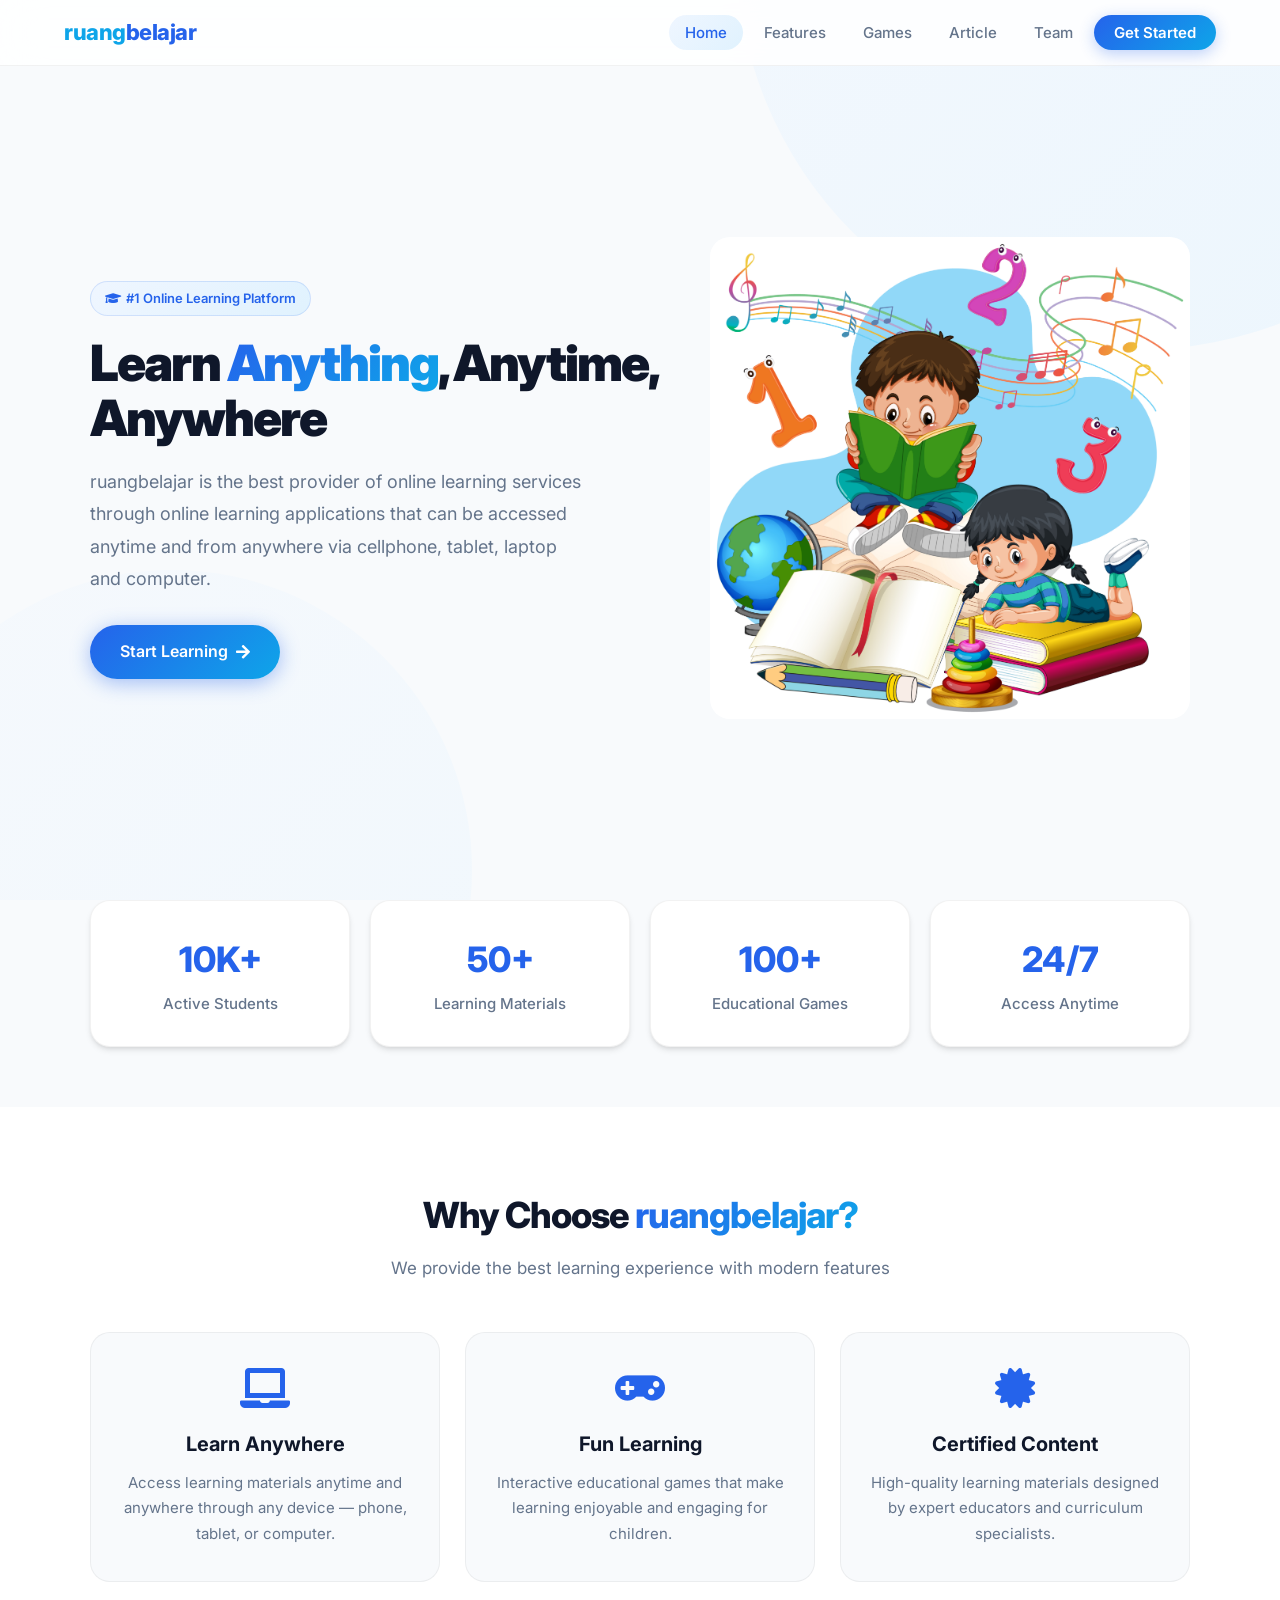
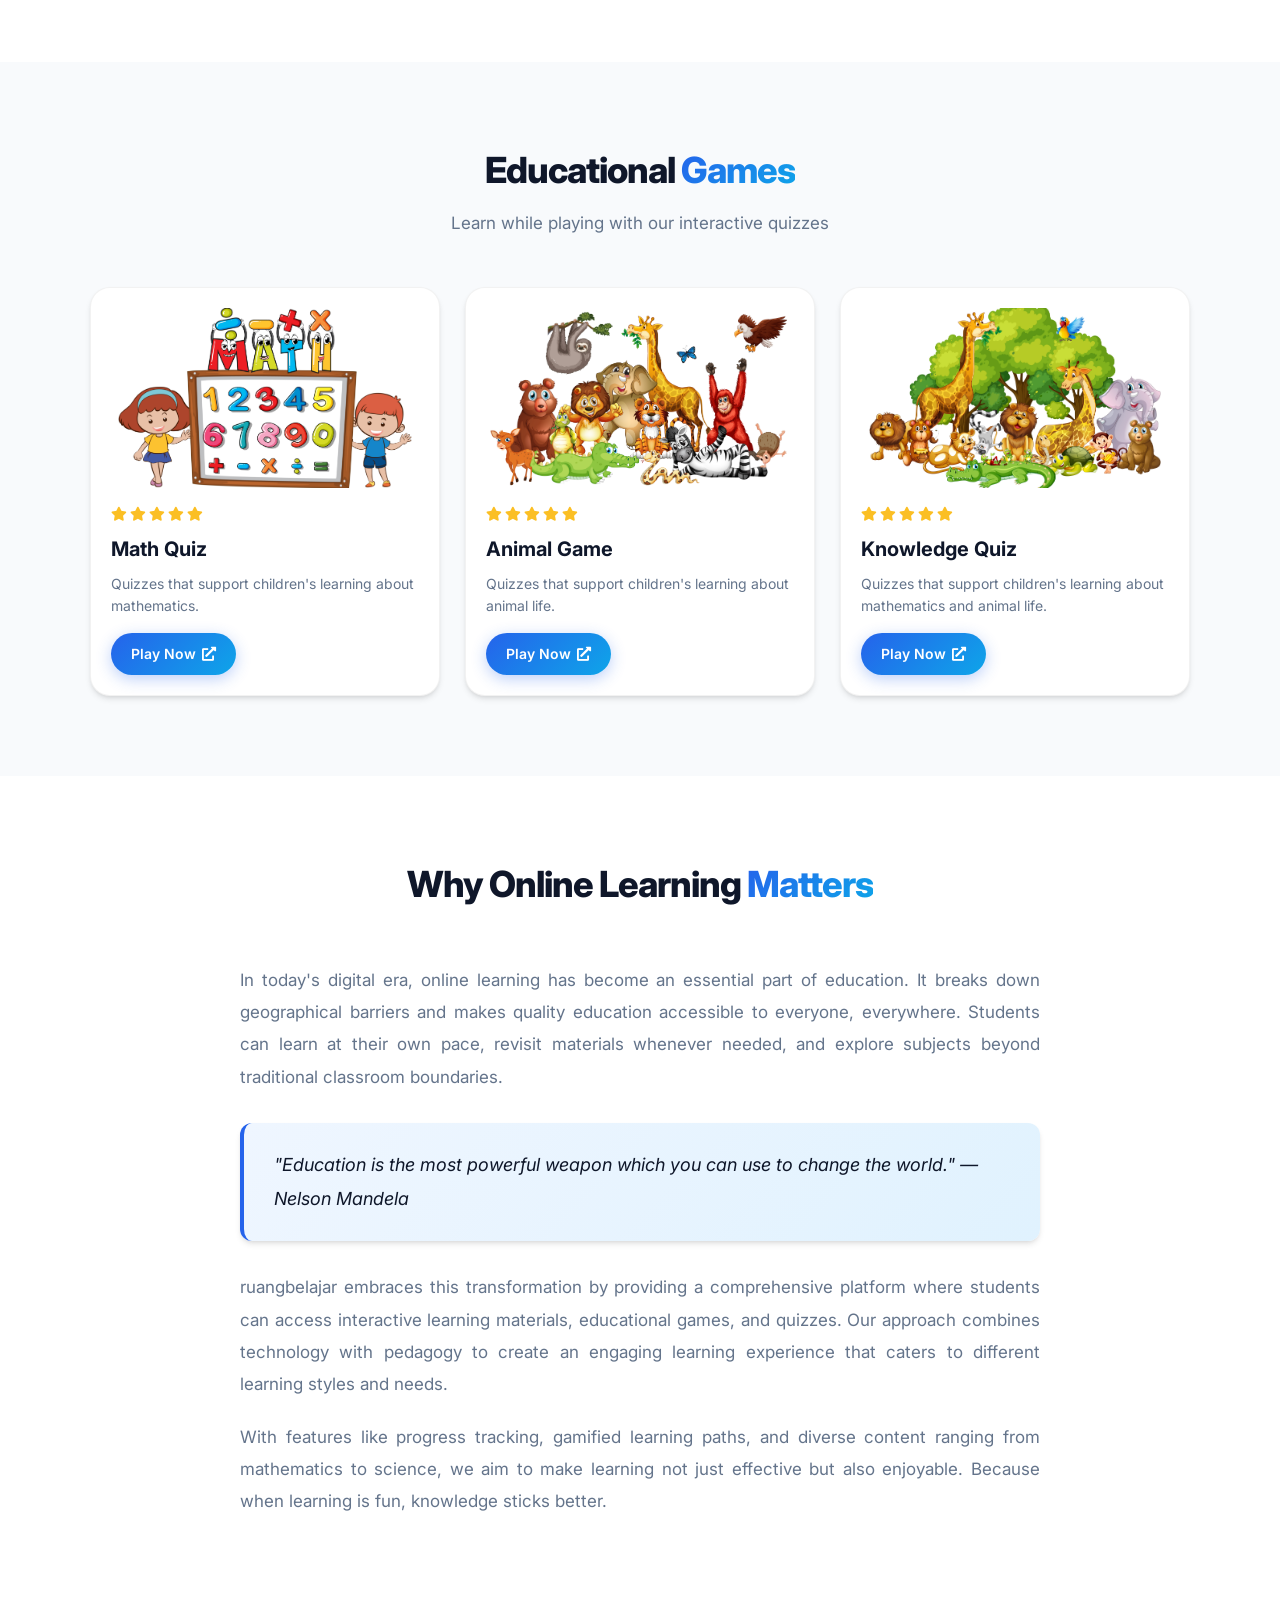
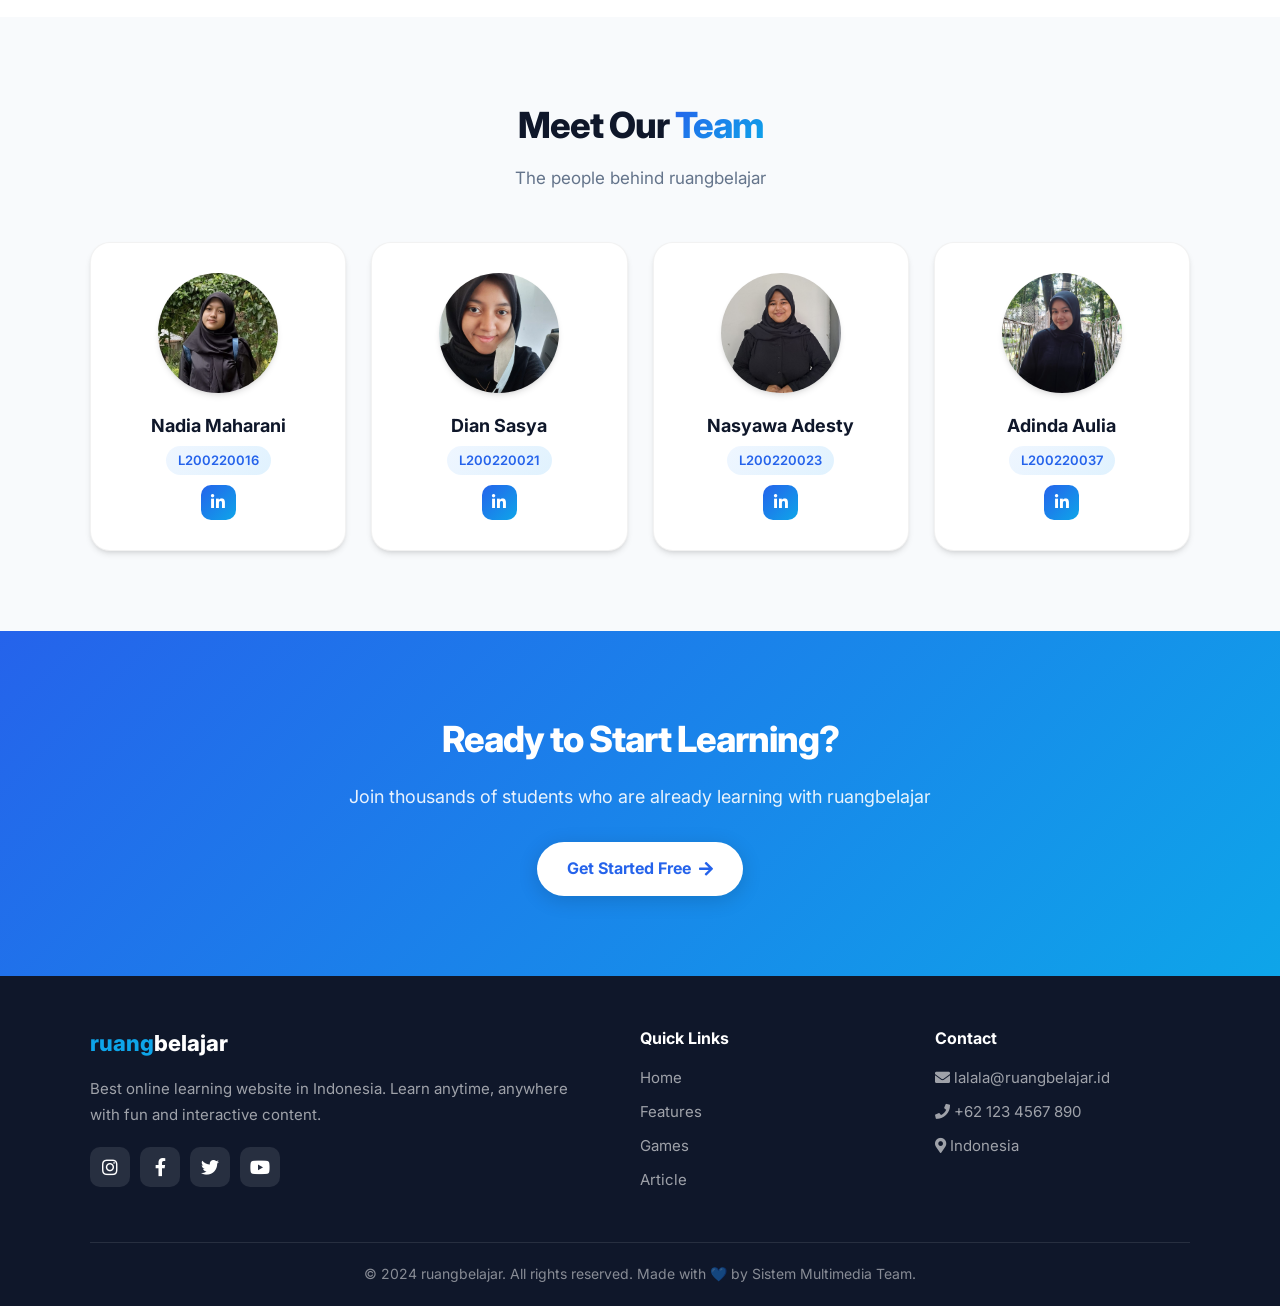
==== index.html @ dfb50945 "feat: add landing page with all sections" ====
<!DOCTYPE html>
<html lang="en">
<head>
    <meta charset="UTF-8">
    <meta http-equiv="X-UA-Compatible" content="IE=edge">
    <meta name="viewport" content="width=device-width, initial-scale=1.0">
    <meta name="description" content="ruangbelajar - Best Online Learning Website in Indonesia">
    <meta name="theme-color" content="#2563eb">
    <link rel="preconnect" href="https://fonts.googleapis.com">
    <link rel="preconnect" href="https://fonts.gstatic.com" crossorigin>
    <link rel="stylesheet" href="css/style.css">
    <link rel="stylesheet" href="https://cdnjs.cloudflare.com/ajax/libs/font-awesome/5.15.3/css/all.min.css">
    <title>ruangbelajar | Sistem Multimedia</title>
</head>
<body>

    <!-- ========== NAVBAR ========== -->
    <nav class="navbar">
        <a href="index.html" class="logo"><span>ruang</span>belajar</a>
        <div id="menu" class="fas fa-bars"></div>
        <ul class="nav-links" id="navLinks">
            <li><a href="#home" class="active">Home</a></li>
            <li><a href="#features">Features</a></li>
            <li><a href="#games">Games</a></li>
            <li><a href="#article">Article</a></li>
            <li><a href="#team">Team</a></li>
            <li><a href="#games" class="btn-nav">Get Started</a></li>
        </ul>
    </nav>

    <!-- ========== HERO ========== -->
    <section class="hero" id="home">
        <div class="container">
            <div class="content">
                <div class="badge">
                    <i class="fas fa-graduation-cap"></i>
                    #1 Online Learning Platform
                </div>
                <h1>Learn <span>Anything</span>, Anytime, Anywhere</h1>
                <p>ruangbelajar is the best provider of online learning services through online learning applications that can be accessed anytime and from anywhere via cellphone, tablet, laptop and computer.</p>
                <a href="#games" class="btn">Start Learning <i class="fas fa-arrow-right"></i></a>
            </div>
            <div class="image">
                <img src="img/home.jpg" alt="ruangbelajar learning platform">
            </div>
        </div>
    </section>

    <!-- ========== STATS ========== -->
    <section class="stats">
        <div class="container">
            <div class="stat-box">
                <h4>10K+</h4>
                <p>Active Students</p>
            </div>
            <div class="stat-box">
                <h4>50+</h4>
                <p>Learning Materials</p>
            </div>
            <div class="stat-box">
                <h4>100+</h4>
                <p>Educational Games</p>
            </div>
            <div class="stat-box">
                <h4>24/7</h4>
                <p>Access Anytime</p>
            </div>
        </div>
    </section>

    <!-- ========== FEATURES ========== -->
    <section class="section features" id="features">
        <div class="container">
            <div class="section-title">
                <h2>Why Choose <span>ruangbelajar?</span></h2>
                <p>We provide the best learning experience with modern features</p>
            </div>
            <div class="grid">
                <div class="feature-box">
                    <i class="fas fa-laptop"></i>
                    <h4>Learn Anywhere</h4>
                    <p>Access learning materials anytime and anywhere through any device — phone, tablet, or computer.</p>
                </div>
                <div class="feature-box">
                    <i class="fas fa-gamepad"></i>
                    <h4>Fun Learning</h4>
                    <p>Interactive educational games that make learning enjoyable and engaging for children.</p>
                </div>
                <div class="feature-box">
                    <i class="fas fa-certificate"></i>
                    <h4>Certified Content</h4>
                    <p>High-quality learning materials designed by expert educators and curriculum specialists.</p>
                </div>
            </div>
        </div>
    </section>

    <!-- ========== GAMES ========== -->
    <section class="section games" id="games">
        <div class="container">
            <div class="section-title">
                <h2>Educational <span>Games</span></h2>
                <p>Learn while playing with our interactive quizzes</p>
            </div>
            <div class="grid">
                <div class="game-box">
                    <img src="img/math1.jpg" alt="Math Quiz">
                    <div class="star">
                        <i class="fas fa-star"></i>
                        <i class="fas fa-star"></i>
                        <i class="fas fa-star"></i>
                        <i class="fas fa-star"></i>
                        <i class="fas fa-star"></i>
                    </div>
                    <h3>Math Quiz</h3>
                    <p>Quizzes that support children's learning about mathematics.</p>
                    <a href="https://view.genially.com/66606d82fee33000145cf473/interactive-content-magnetic-board-quiz" class="btn">Play Now <i class="fas fa-external-link-alt"></i></a>
                </div>
                <div class="game-box">
                    <img src="img/animal1.jpg" alt="Animal Game">
                    <div class="star">
                        <i class="fas fa-star"></i>
                        <i class="fas fa-star"></i>
                        <i class="fas fa-star"></i>
                        <i class="fas fa-star"></i>
                        <i class="fas fa-star"></i>
                    </div>
                    <h3>Animal Game</h3>
                    <p>Quizzes that support children's learning about animal life.</p>
                    <a href="https://view.genially.com/665fefaffa54680014521b01/interactive-content-retro-quiz" class="btn">Play Now <i class="fas fa-external-link-alt"></i></a>
                </div>
                <div class="game-box">
                    <img src="img/animal2.jpg" alt="Knowledge Quiz">
                    <div class="star">
                        <i class="fas fa-star"></i>
                        <i class="fas fa-star"></i>
                        <i class="fas fa-star"></i>
                        <i class="fas fa-star"></i>
                        <i class="fas fa-star"></i>
                    </div>
                    <h3>Knowledge Quiz</h3>
                    <p>Quizzes that support children's learning about mathematics and animal life.</p>
                    <a href="https://view.genially.com/666251c985de9a0014f4dffe/interactive-content-farm-quiz" class="btn">Play Now <i class="fas fa-external-link-alt"></i></a>
                </div>
            </div>
        </div>
    </section>

    <!-- ========== ARTICLE ========== -->
    <section class="section article" id="article">
        <div class="container">
            <div class="section-title">
                <h2>Why Online Learning <span>Matters</span></h2>
            </div>
            <div class="article-content">
                <p>In today's digital era, online learning has become an essential part of education. It breaks down geographical barriers and makes quality education accessible to everyone, everywhere. Students can learn at their own pace, revisit materials whenever needed, and explore subjects beyond traditional classroom boundaries.</p>
                
                <div class="highlight">
                    <p>"Education is the most powerful weapon which you can use to change the world." — Nelson Mandela</p>
                </div>
                
                <p>ruangbelajar embraces this transformation by providing a comprehensive platform where students can access interactive learning materials, educational games, and quizzes. Our approach combines technology with pedagogy to create an engaging learning experience that caters to different learning styles and needs.</p>
                
                <p>With features like progress tracking, gamified learning paths, and diverse content ranging from mathematics to science, we aim to make learning not just effective but also enjoyable. Because when learning is fun, knowledge sticks better.</p>
            </div>
        </div>
    </section>

    <!-- ========== TEAM ========== -->
    <section class="section team" id="team">
        <div class="container">
            <div class="section-title">
                <h2>Meet Our <span>Team</span></h2>
                <p>The people behind ruangbelajar</p>
            </div>
            <div class="grid">
                <div class="team-box">
                    <img src="img/nadia.jpeg" alt="Nadia Maharani Zulvika">
                    <h3>Nadia Maharani</h3>
                    <span>L200220016</span>
                    <div class="sosial">
                        <a href="https://www.linkedin.com/" class="fab fa-linkedin-in"></a>
                    </div>
                </div>
                <div class="team-box">
                    <img src="img/jamet.jpeg" alt="Dian Sasya Fitriani">
                    <h3>Dian Sasya</h3>
                    <span>L200220021</span>
                    <div class="sosial">
                        <a href="https://www.linkedin.com/" class="fab fa-linkedin-in"></a>
                    </div>
                </div>
                <div class="team-box">
                    <img src="img/nasawa.jpeg" alt="Nasyawa Adesty Riyanni">
                    <h3>Nasyawa Adesty</h3>
                    <span>L200220023</span>
                    <div class="sosial">
                        <a href="https://www.linkedin.com/" class="fab fa-linkedin-in"></a>
                    </div>
                </div>
                <div class="team-box">
                    <img src="img/adinda.jpeg" alt="Adinda Aulia Hapsari">
                    <h3>Adinda Aulia</h3>
                    <span>L200220037</span>
                    <div class="sosial">
                        <a href="https://www.linkedin.com/in/adinda-aulia-hapsari/" class="fab fa-linkedin-in"></a>
                    </div>
                </div>
            </div>
        </div>
    </section>

    <!-- ========== CTA ========== -->
    <section class="cta">
        <h2>Ready to Start Learning?</h2>
        <p>Join thousands of students who are already learning with ruangbelajar</p>
        <a href="#games" class="btn">Get Started Free <i class="fas fa-arrow-right"></i></a>
    </section>

    <!-- ========== FOOTER ========== -->
    <footer class="footer">
        <div class="container">
            <div class="footer-grid">
                <div class="footer-brand">
                    <a href="index.html" class="logo"><span>ruang</span>belajar</a>
                    <p>Best online learning website in Indonesia. Learn anytime, anywhere with fun and interactive content.</p>
                    <div class="sosial">
                        <a href="#" class="fab fa-instagram"></a>
                        <a href="#" class="fab fa-facebook-f"></a>
                        <a href="#" class="fab fa-twitter"></a>
                        <a href="#" class="fab fa-youtube"></a>
                    </div>
                </div>
                <div>
                    <h4>Quick Links</h4>
                    <ul>
                        <li><a href="#home">Home</a></li>
                        <li><a href="#features">Features</a></li>
                        <li><a href="#games">Games</a></li>
                        <li><a href="#article">Article</a></li>
                    </ul>
                </div>
                <div>
                    <h4>Contact</h4>
                    <ul>
                        <li><a href="#"><i class="fas fa-envelope"></i> lalala@ruangbelajar.id</a></li>
                        <li><a href="#"><i class="fas fa-phone"></i> +62 123 4567 890</a></li>
                        <li><a href="#"><i class="fas fa-map-marker-alt"></i> Indonesia</a></li>
                    </ul>
                </div>
            </div>
            <div class="footer-bottom">
                <p>&copy; 2024 ruangbelajar. All rights reserved. Made with 💙 by Sistem Multimedia Team.</p>
            </div>
        </div>
    </footer>

    <script src="js/script.js"></script>
</body>
</html>
---- css/style.css ----
@import url('https://fonts.googleapis.com/css2?family=Inter:wght@300;400;500;600;700;800;900&display=swap');

:root {
    --primary: #2563eb;
    --primary-dark: #1d4ed8;
    --secondary: #0ea5e9;
    --accent: #06b6d4;
    --dark: #0f172a;
    --gray: #64748b;
    --light-gray: #f8fafc;
    --white: #ffffff;
    --gradient: linear-gradient(135deg, var(--primary), var(--secondary));
    --gradient-subtle: linear-gradient(135deg, #eff6ff, #e0f2fe);
    --shadow-sm: 0 1px 2px 0 rgb(0 0 0 / 0.05);
    --shadow: 0 4px 6px -1px rgb(0 0 0 / 0.1), 0 2px 4px -2px rgb(0 0 0 / 0.1);
    --shadow-lg: 0 10px 15px -3px rgb(0 0 0 / 0.1), 0 4px 6px -4px rgb(0 0 0 / 0.1);
    --shadow-xl: 0 20px 25px -5px rgb(0 0 0 / 0.1), 0 8px 10px -6px rgb(0 0 0 / 0.1);
    --radius: 12px;
    --radius-lg: 20px;
    --transition: all 0.3s cubic-bezier(0.4, 0, 0.2, 1);
}

* {
    margin: 0;
    padding: 0;
    box-sizing: border-box;
    font-family: 'Inter', sans-serif;
    outline: none;
    border: none;
    text-decoration: none;
    transition: var(--transition);
}

html {
    font-size: 62.5%;
    scroll-behavior: smooth;
}

body {
    background: var(--light-gray);
    color: var(--dark);
    line-height: 1.6;
    -webkit-font-smoothing: antialiased;
}

/* Scrollbar */
::-webkit-scrollbar {
    width: 8px;
}

::-webkit-scrollbar-track {
    background: var(--light-gray);
}

::-webkit-scrollbar-thumb {
    background: var(--primary);
    border-radius: 10px;
}

/* ========== NAVBAR ========== */
.navbar {
    position: fixed;
    top: 0;
    left: 0;
    right: 0;
    z-index: 1000;
    display: flex;
    align-items: center;
    justify-content: space-between;
    padding: 1.5rem 5%;
    background: rgba(255, 255, 255, 0.85);
    backdrop-filter: blur(20px);
    -webkit-backdrop-filter: blur(20px);
    border-bottom: 1px solid rgba(0, 0, 0, 0.05);
}

.navbar .logo {
    font-size: 2.2rem;
    font-weight: 800;
    color: var(--primary);
    letter-spacing: -0.5px;
}

.navbar .logo span {
    color: var(--secondary);
}

.navbar .nav-links {
    display: flex;
    align-items: center;
    gap: 0.5rem;
    list-style: none;
}

.navbar .nav-links a {
    font-size: 1.5rem;
    font-weight: 500;
    color: var(--gray);
    padding: 0.8rem 1.6rem;
    border-radius: 50px;
    transition: var(--transition);
}

.navbar .nav-links a:hover,
.navbar .nav-links a.active {
    color: var(--primary);
    background: var(--gradient-subtle);
}

.navbar .nav-links .btn-nav {
    background: var(--gradient);
    color: var(--white);
    padding: 0.8rem 2rem;
    border-radius: 50px;
    font-weight: 600;
    box-shadow: 0 4px 15px rgba(37, 99, 235, 0.3);
}

.navbar .nav-links .btn-nav:hover {
    transform: translateY(-2px);
    box-shadow: 0 6px 20px rgba(37, 99, 235, 0.4);
    color: var(--white);
}

#menu {
    font-size: 2.4rem;
    cursor: pointer;
    display: none;
    color: var(--dark);
    padding: 0.5rem;
    border-radius: 8px;
}

#menu:hover {
    background: var(--light-gray);
}

/* ========== HERO ========== */
.hero {
    min-height: 100vh;
    display: flex;
    align-items: center;
    padding: 12rem 5% 6rem;
    background: var(--light-gray);
    position: relative;
    overflow: hidden;
}

.hero::before {
    content: '';
    position: absolute;
    top: -50%;
    right: -20%;
    width: 80rem;
    height: 80rem;
    background: var(--gradient-subtle);
    border-radius: 50%;
    opacity: 0.5;
}

.hero::after {
    content: '';
    position: absolute;
    bottom: -30%;
    left: -10%;
    width: 60rem;
    height: 60rem;
    background: var(--gradient-subtle);
    border-radius: 50%;
    opacity: 0.3;
}

.hero .container {
    max-width: 1100px;
    margin: 0 auto;
    display: flex;
    flex-wrap: wrap;
    gap: 4rem;
    align-items: center;
    position: relative;
    z-index: 1;
}

.hero .content {
    flex: 1 1 50rem;
}

.hero .content .badge {
    display: inline-flex;
    align-items: center;
    gap: 0.5rem;
    background: var(--gradient-subtle);
    color: var(--primary);
    font-size: 1.3rem;
    font-weight: 600;
    padding: 0.6rem 1.4rem;
    border-radius: 50px;
    margin-bottom: 2rem;
    border: 1px solid rgba(37, 99, 235, 0.15);
}

.hero .content h1 {
    font-size: 5rem;
    font-weight: 900;
    line-height: 1.1;
    letter-spacing: -2px;
    color: var(--dark);
    margin-bottom: 2rem;
}

.hero .content h1 span {
    background: var(--gradient);
    -webkit-background-clip: text;
    background-clip: text;
    -webkit-text-fill-color: transparent;
}

.hero .content p {
    font-size: 1.8rem;
    color: var(--gray);
    line-height: 1.8;
    margin-bottom: 3rem;
    max-width: 50rem;
}

.hero .content .btn {
    display: inline-flex;
    align-items: center;
    gap: 0.8rem;
    padding: 1.4rem 3rem;
    border-radius: 50px;
    background: var(--gradient);
    color: var(--white);
    font-size: 1.6rem;
    font-weight: 600;
    cursor: pointer;
    box-shadow: 0 4px 20px rgba(37, 99, 235, 0.4);
    transition: var(--transition);
}

.hero .content .btn:hover {
    transform: translateY(-3px);
    box-shadow: 0 8px 30px rgba(37, 99, 235, 0.5);
}

.hero .image {
    flex: 1 1 40rem;
}

.hero .image img {
    width: 100%;
    border-radius: var(--radius-lg);
    box-shadow: none;
    object-fit: cover;
    mix-blend-mode: multiply;
}

/* ========== STATS ========== */
.stats {
    padding: 0 5% 6rem;
}

.stats .container {
    max-width: 1100px;
    margin: 0 auto;
    display: grid;
    grid-template-columns: repeat(4, 1fr);
    gap: 2rem;
}

.stats .stat-box {
    background: var(--white);
    border-radius: var(--radius-lg);
    padding: 3rem 2rem;
    text-align: center;
    border: 1px solid rgba(0, 0, 0, 0.05);
    box-shadow: var(--shadow);
    transition: var(--transition);
}

.stats .stat-box:hover {
    transform: translateY(-5px);
    box-shadow: var(--shadow-lg);
}

.stats .stat-box h4 {
    font-size: 3.5rem;
    font-weight: 800;
    color: var(--primary);
    margin-bottom: 0.5rem;
}

.stats .stat-box p {
    font-size: 1.5rem;
    color: var(--gray);
    font-weight: 500;
}

/* ========== SECTION STYLES ========== */
.section {
    padding: 8rem 5%;
}

.section .container {
    max-width: 1100px;
    margin: 0 auto;
}

.section-title {
    text-align: center;
    margin-bottom: 5rem;
}

.section-title h2 {
    font-size: 3.6rem;
    font-weight: 800;
    color: var(--dark);
    letter-spacing: -1px;
    margin-bottom: 1rem;
}

.section-title h2 span {
    background: var(--gradient);
    -webkit-background-clip: text;
    background-clip: text;
    -webkit-text-fill-color: transparent;
}

.section-title p {
    font-size: 1.7rem;
    color: var(--gray);
    max-width: 600px;
    margin: 0 auto;
}

/* ========== FEATURES ========== */
.features {
    background: var(--white);
}

.features .grid {
    display: grid;
    grid-template-columns: repeat(3, 1fr);
    gap: 2.5rem;
}

.features .feature-box {
    background: var(--light-gray);
    border-radius: var(--radius-lg);
    padding: 3.5rem 3rem;
    text-align: center;
    border: 1px solid rgba(0, 0, 0, 0.05);
    transition: var(--transition);
}

.features .feature-box:hover {
    transform: translateY(-8px);
    box-shadow: var(--shadow-lg);
    background: var(--white);
}

.features .feature-box i {
    font-size: 4rem;
    color: var(--primary);
    margin-bottom: 2rem;
    display: inline-block;
}

.features .feature-box h4 {
    font-size: 2rem;
    font-weight: 700;
    color: var(--dark);
    margin-bottom: 1rem;
}

.features .feature-box p {
    font-size: 1.5rem;
    color: var(--gray);
    line-height: 1.7;
}

/* ========== GAMES ========== */
.games {
    background: var(--light-gray);
}

.games .grid {
    display: grid;
    grid-template-columns: repeat(3, 1fr);
    gap: 2.5rem;
}

.games .game-box {
    background: var(--white);
    border-radius: var(--radius-lg);
    border: 1px solid rgba(0, 0, 0, 0.05);
    padding: 2rem;
    box-shadow: var(--shadow);
    transition: var(--transition);
    position: relative;
    overflow: hidden;
}

.games .game-box::before {
    content: '';
    position: absolute;
    top: 0;
    left: 0;
    right: 0;
    height: 4px;
    background: var(--gradient);
    transform: scaleX(0);
    transition: var(--transition);
}

.games .game-box:hover {
    transform: translateY(-8px);
    box-shadow: var(--shadow-xl);
}

.games .game-box:hover::before {
    transform: scaleX(1);
}

.games .game-box img {
    width: 100%;
    height: 18rem;
    object-fit: cover;
    border-radius: var(--radius);
    margin-bottom: 1.5rem;
}

.games .game-box .star {
    margin-bottom: 1rem;
}

.games .game-box .star i {
    color: #fbbf24;
    font-size: 1.4rem;
}

.games .game-box h3 {
    font-size: 2rem;
    font-weight: 700;
    color: var(--dark);
    margin-bottom: 0.8rem;
}

.games .game-box p {
    font-size: 1.4rem;
    color: var(--gray);
    margin-bottom: 1.5rem;
    line-height: 1.6;
}

.games .game-box .btn {
    display: inline-flex;
    align-items: center;
    gap: 0.6rem;
    padding: 1rem 2rem;
    border-radius: 50px;
    background: var(--gradient);
    color: var(--white);
    font-size: 1.4rem;
    font-weight: 600;
    cursor: pointer;
    box-shadow: 0 4px 15px rgba(37, 99, 235, 0.3);
    transition: var(--transition);
}

.games .game-box .btn:hover {
    transform: translateY(-2px);
    box-shadow: 0 6px 20px rgba(37, 99, 235, 0.4);
}

/* ========== ARTICLE ========== */
.article {
    background: var(--white);
}

.article .article-content {
    max-width: 800px;
    margin: 0 auto;
}

.article .article-content p {
    font-size: 1.7rem;
    color: var(--gray);
    line-height: 1.9;
    margin-bottom: 2rem;
    text-align: justify;
}

.article .article-content .highlight {
    background: var(--gradient-subtle);
    border-left: 4px solid var(--primary);
    padding: 2.5rem 3rem;
    border-radius: var(--radius);
    margin: 3rem 0;
    box-shadow: var(--shadow);
}

.article .article-content .highlight p {
    margin-bottom: 0;
    font-style: italic;
    color: var(--dark);
    font-size: 1.8rem;
    text-align: left;
}

/* ========== TEAM ========== */
.team {
    background: var(--light-gray);
}

.team .grid {
    display: grid;
    grid-template-columns: repeat(4, 1fr);
    gap: 2.5rem;
}

.team .team-box {
    background: var(--white);
    border-radius: var(--radius-lg);
    border: 1px solid rgba(0, 0, 0, 0.05);
    padding: 3rem 2rem;
    text-align: center;
    box-shadow: var(--shadow);
    transition: var(--transition);
}

.team .team-box:hover {
    transform: translateY(-8px);
    box-shadow: var(--shadow-xl);
}

.team .team-box img {
    width: 12rem;
    height: 12rem;
    border-radius: 50%;
    object-fit: cover;
    margin-bottom: 1.5rem;
    border: 4px solid var(--gradient-subtle);
    box-shadow: var(--shadow);
    transition: var(--transition);
}

.team .team-box:hover img {
    transform: scale(1.05);
    border-color: var(--primary);
}

.team .team-box h3 {
    font-size: 1.8rem;
    font-weight: 700;
    color: var(--dark);
    margin-bottom: 0.5rem;
}

.team .team-box span {
    display: inline-block;
    font-size: 1.3rem;
    font-weight: 600;
    color: var(--primary);
    background: var(--gradient-subtle);
    padding: 0.4rem 1.2rem;
    border-radius: 50px;
    margin-bottom: 1rem;
}

.team .team-box p {
    font-size: 1.4rem;
    color: var(--gray);
    margin-bottom: 1.5rem;
    font-style: italic;
}

.team .team-box .sosial {
    display: flex;
    justify-content: center;
    gap: 1rem;
}

.team .team-box .sosial a {
    width: 3.5rem;
    height: 3.5rem;
    display: flex;
    align-items: center;
    justify-content: center;
    background: var(--gradient);
    color: var(--white);
    border-radius: 10px;
    font-size: 1.6rem;
    transition: var(--transition);
}

.team .team-box .sosial a:hover {
    transform: translateY(-3px) rotate(5deg);
    box-shadow: 0 5px 15px rgba(37, 99, 235, 0.4);
}

/* ========== CTA ========== */
.cta {
    background: var(--gradient);
    padding: 8rem 5%;
    text-align: center;
}

.cta h2 {
    font-size: 3.6rem;
    font-weight: 800;
    color: var(--white);
    margin-bottom: 1.5rem;
    letter-spacing: -1px;
}

.cta p {
    font-size: 1.8rem;
    color: rgba(255, 255, 255, 0.9);
    margin-bottom: 3rem;
    max-width: 600px;
    margin-left: auto;
    margin-right: auto;
}

.cta .btn {
    display: inline-flex;
    align-items: center;
    gap: 0.8rem;
    padding: 1.4rem 3rem;
    border-radius: 50px;
    background: var(--white);
    color: var(--primary);
    font-size: 1.6rem;
    font-weight: 700;
    cursor: pointer;
    box-shadow: 0 4px 20px rgba(0, 0, 0, 0.15);
    transition: var(--transition);
}

.cta .btn:hover {
    transform: translateY(-3px);
    box-shadow: 0 8px 30px rgba(0, 0, 0, 0.2);
}

/* ========== FOOTER ========== */
.footer {
    background: var(--dark);
    padding: 5rem 5% 2rem;
}

.footer .container {
    max-width: 1100px;
    margin: 0 auto;
}

.footer .footer-grid {
    display: grid;
    grid-template-columns: 2fr 1fr 1fr;
    gap: 4rem;
    padding-bottom: 4rem;
    border-bottom: 1px solid rgba(255, 255, 255, 0.1);
}

.footer .footer-brand .logo {
    font-size: 2.2rem;
    font-weight: 800;
    color: var(--white);
    margin-bottom: 1.5rem;
    display: inline-block;
}

.footer .footer-brand .logo span {
    color: var(--secondary);
}

.footer .footer-brand p {
    font-size: 1.5rem;
    color: rgba(255, 255, 255, 0.6);
    line-height: 1.7;
    margin-bottom: 2rem;
}

.footer .footer-brand .sosial {
    display: flex;
    gap: 1rem;
}

.footer .footer-brand .sosial a {
    width: 4rem;
    height: 4rem;
    display: flex;
    align-items: center;
    justify-content: center;
    background: rgba(255, 255, 255, 0.1);
    color: var(--white);
    border-radius: 10px;
    font-size: 1.8rem;
    transition: var(--transition);
}

.footer .footer-brand .sosial a:hover {
    background: var(--primary);
    transform: translateY(-3px);
}

.footer h4 {
    font-size: 1.6rem;
    font-weight: 700;
    color: var(--white);
    margin-bottom: 1.5rem;
}

.footer ul {
    list-style: none;
}

.footer ul li {
    margin-bottom: 1rem;
}

.footer ul li a {
    font-size: 1.5rem;
    color: rgba(255, 255, 255, 0.6);
    transition: var(--transition);
}

.footer ul li a:hover {
    color: var(--secondary);
    padding-left: 0.5rem;
}

.footer .footer-bottom {
    padding-top: 2rem;
    text-align: center;
}

.footer .footer-bottom p {
    font-size: 1.4rem;
    color: rgba(255, 255, 255, 0.5);
}

/* ========== MEDIA QUERIES ========== */
@media (max-width: 991px) {
    html {
        font-size: 55%;
    }

    .hero {
        padding: 10rem 5% 4rem;
    }

    .hero .content h1 {
        font-size: 4rem;
    }

    .stats .container {
        grid-template-columns: repeat(2, 1fr);
    }

    .features .grid,
    .games .grid {
        grid-template-columns: repeat(2, 1fr);
    }

    .team .grid {
        grid-template-columns: repeat(2, 1fr);
    }

    .footer .footer-grid {
        grid-template-columns: repeat(2, 1fr);
    }
}

@media (max-width: 768px) {
    #menu {
        display: block;
    }

    .navbar .nav-links {
        position: fixed;
        top: 70px;
        left: 0;
        right: 0;
        background: var(--white);
        flex-direction: column;
        padding: 2rem;
        gap: 0.5rem;
        box-shadow: var(--shadow-lg);
        clip-path: polygon(0 0, 100% 0, 100% 0, 0 0);
        transition: var(--transition);
    }

    .navbar .nav-links.active {
        clip-path: polygon(0 0, 100% 0, 100% 100%, 0 100%);
    }

    .navbar .nav-links a {
        display: block;
        padding: 1.2rem;
        text-align: center;
        border-radius: var(--radius);
        width: 100%;
    }

    .hero .container {
        flex-direction: column-reverse;
        text-align: center;
    }

    .hero .content h1 {
        font-size: 3.2rem;
    }

    .hero .content p {
        margin-left: auto;
        margin-right: auto;
    }

    .features .grid,
    .games .grid,
    .team .grid {
        grid-template-columns: 1fr;
    }

    .footer .footer-grid {
        grid-template-columns: 1fr;
        text-align: center;
    }

    .footer .footer-brand .sosial {
        justify-content: center;
    }
}

@media (max-width: 400px) {
    html {
        font-size: 50%;
    }

    .stats .container {
        grid-template-columns: 1fr;
    }
}
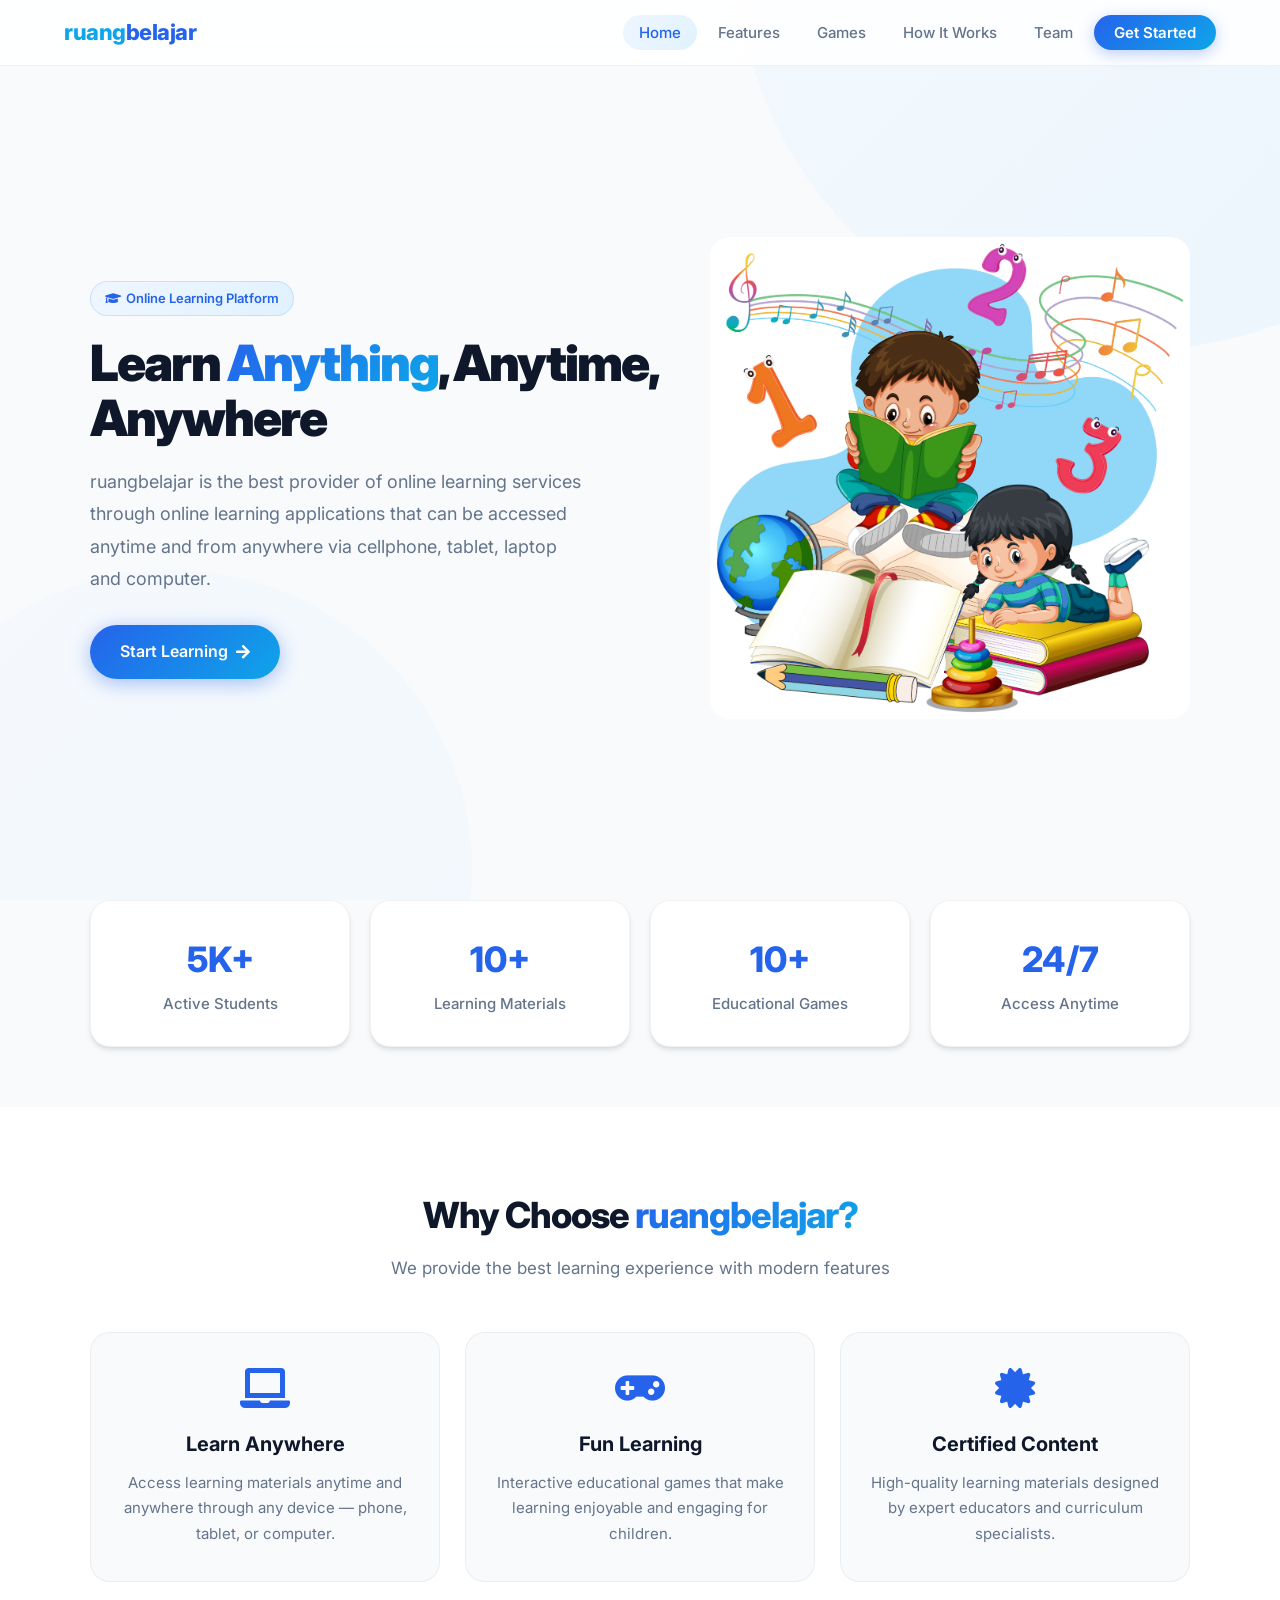
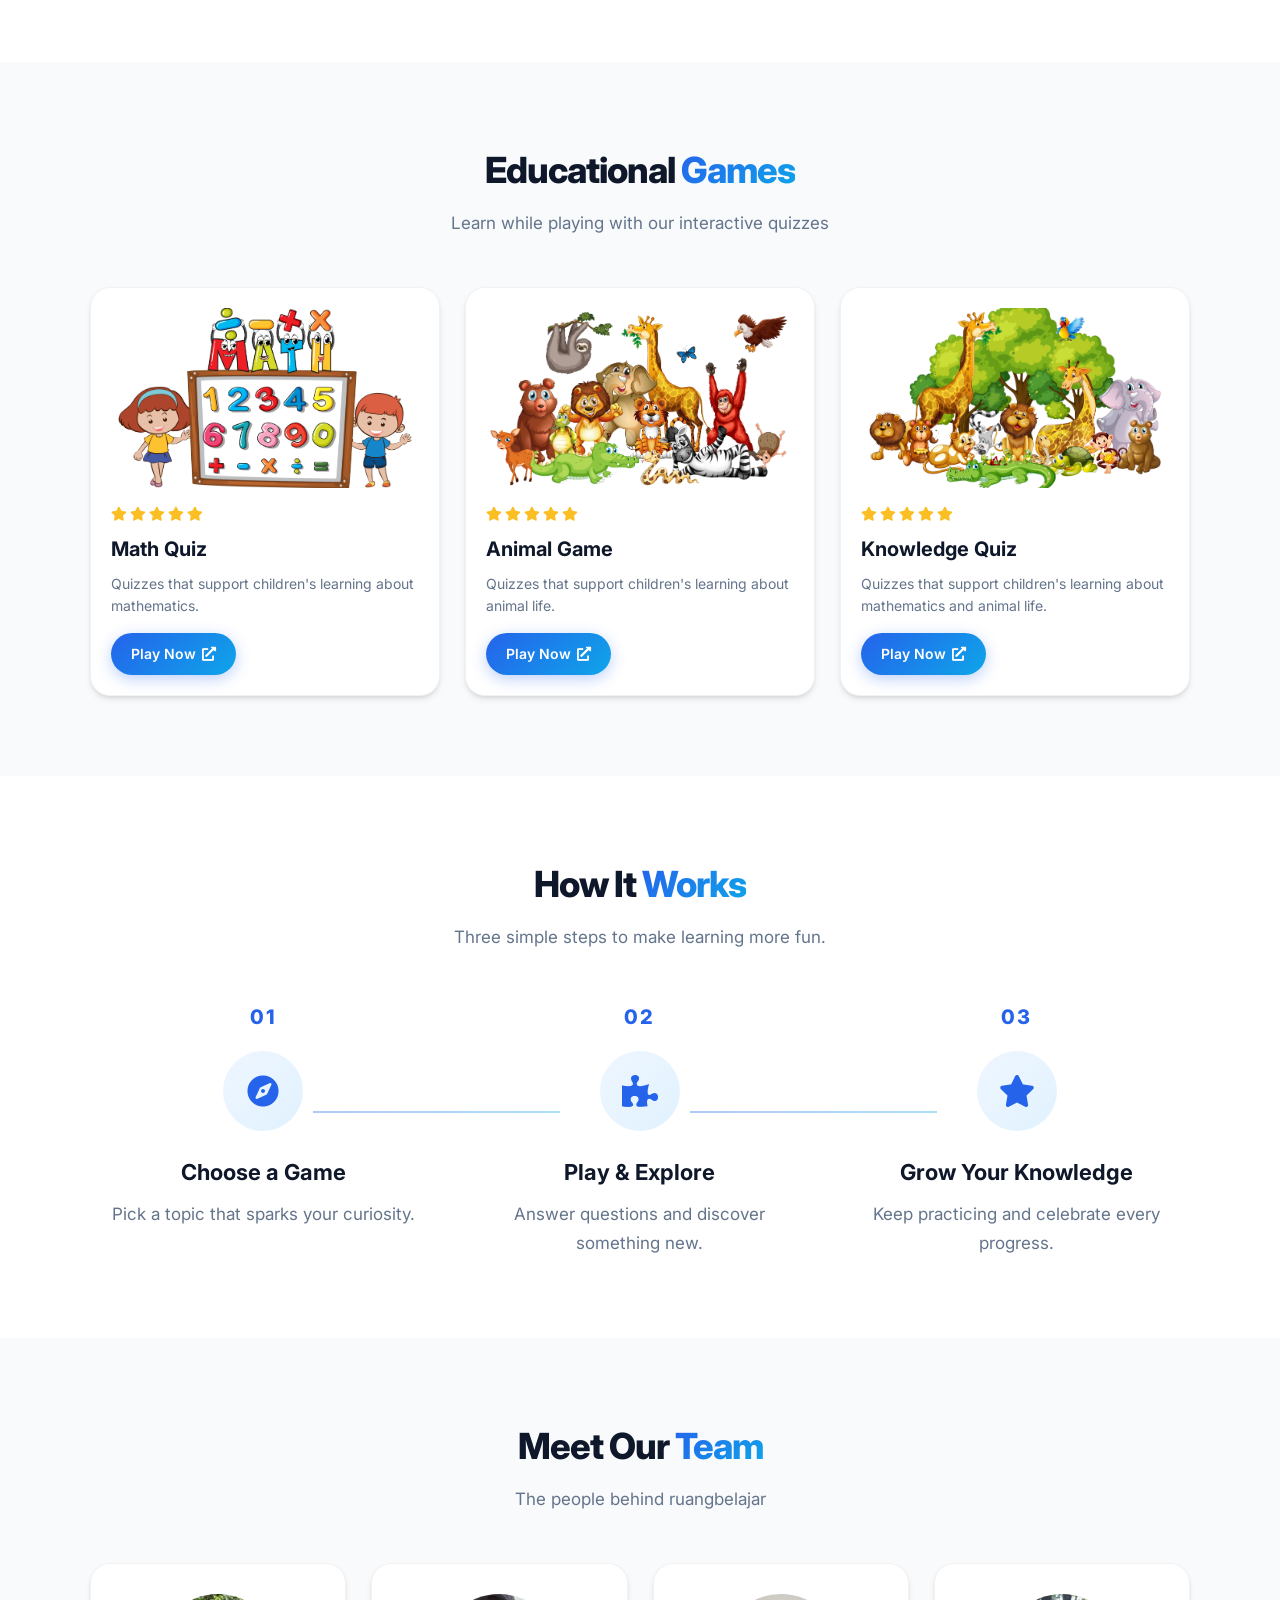
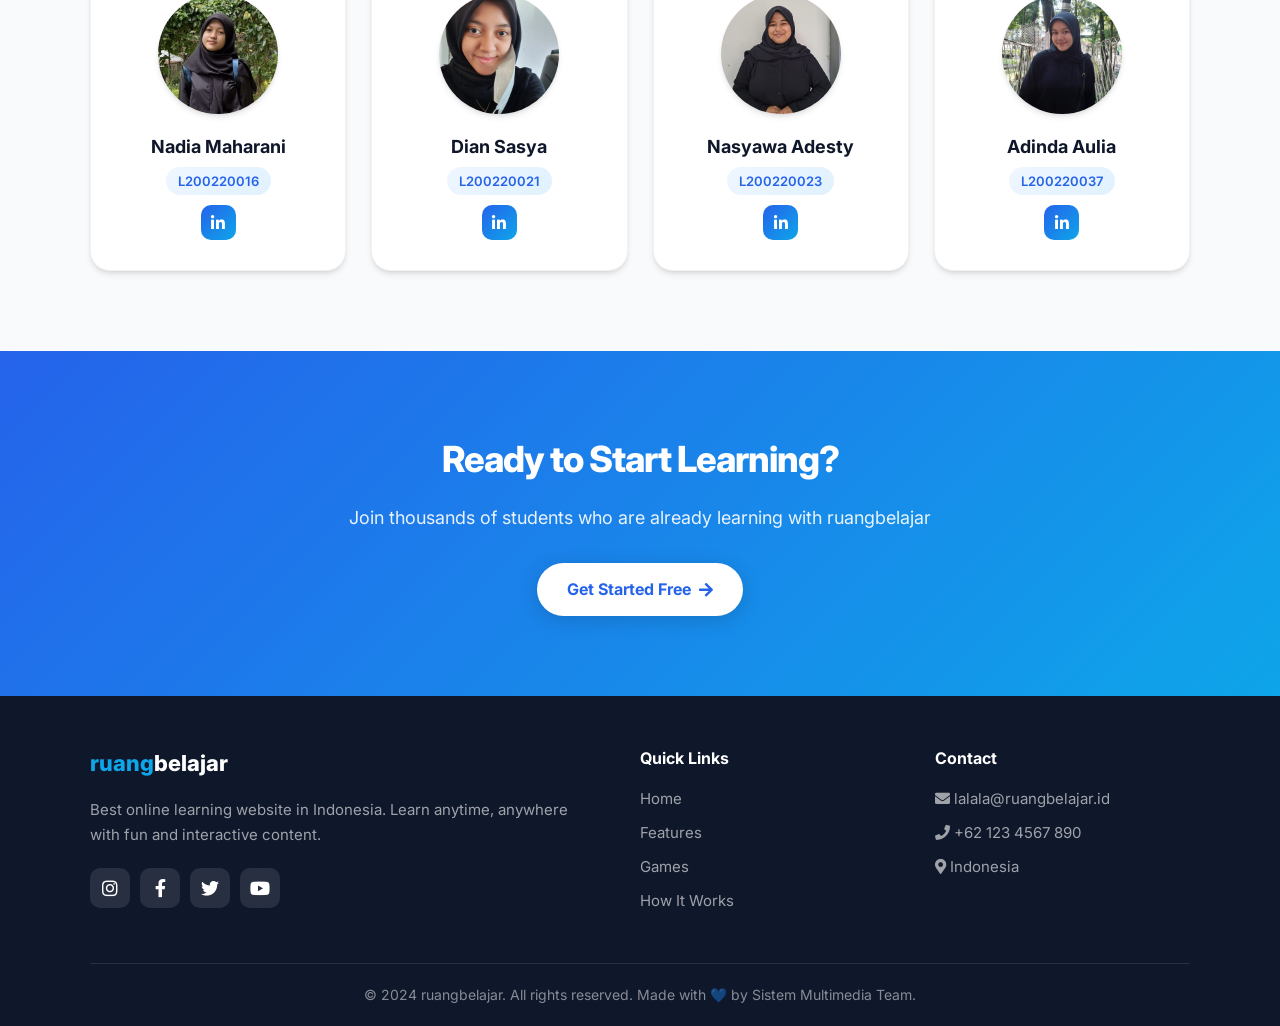
==== commit 63484fa7: "Update landing page" ====
--- a/index.html
+++ b/index.html
@@ -22,7 +22,7 @@
             <li><a href="#home" class="active">Home</a></li>
             <li><a href="#features">Features</a></li>
             <li><a href="#games">Games</a></li>
-            <li><a href="#article">Article</a></li>
+            <li><a href="#how-it-works">How It Works</a></li>
             <li><a href="#team">Team</a></li>
             <li><a href="#games" class="btn-nav">Get Started</a></li>
         </ul>
@@ -34,7 +34,7 @@
             <div class="content">
                 <div class="badge">
                     <i class="fas fa-graduation-cap"></i>
-                    #1 Online Learning Platform
+                    Online Learning Platform
                 </div>
                 <h1>Learn <span>Anything</span>, Anytime, Anywhere</h1>
                 <p>ruangbelajar is the best provider of online learning services through online learning applications that can be accessed anytime and from anywhere via cellphone, tablet, laptop and computer.</p>
@@ -50,15 +50,15 @@
     <section class="stats">
         <div class="container">
             <div class="stat-box">
-                <h4>10K+</h4>
+                <h4>5K+</h4>
                 <p>Active Students</p>
             </div>
             <div class="stat-box">
-                <h4>50+</h4>
+                <h4>10+</h4>
                 <p>Learning Materials</p>
             </div>
             <div class="stat-box">
-                <h4>100+</h4>
+                <h4>10+</h4>
                 <p>Educational Games</p>
             </div>
             <div class="stat-box">
@@ -146,22 +146,32 @@
         </div>
     </section>
 
-    <!-- ========== ARTICLE ========== -->
-    <section class="section article" id="article">
-        <div class="container">
-            <div class="section-title">
-                <h2>Why Online Learning <span>Matters</span></h2>
-            </div>
-            <div class="article-content">
-                <p>In today's digital era, online learning has become an essential part of education. It breaks down geographical barriers and makes quality education accessible to everyone, everywhere. Students can learn at their own pace, revisit materials whenever needed, and explore subjects beyond traditional classroom boundaries.</p>
-                
-                <div class="highlight">
-                    <p>"Education is the most powerful weapon which you can use to change the world." — Nelson Mandela</p>
-                </div>
-                
-                <p>ruangbelajar embraces this transformation by providing a comprehensive platform where students can access interactive learning materials, educational games, and quizzes. Our approach combines technology with pedagogy to create an engaging learning experience that caters to different learning styles and needs.</p>
-                
-                <p>With features like progress tracking, gamified learning paths, and diverse content ranging from mathematics to science, we aim to make learning not just effective but also enjoyable. Because when learning is fun, knowledge sticks better.</p>
+    <!-- ========== HOW IT WORKS ========== -->
+    <section class="section how-it-works" id="how-it-works">
+        <div class="container">
+            <div class="section-title">
+                <h2>How It <span>Works</span></h2>
+                <p>Three simple steps to make learning more fun.</p>
+            </div>
+            <div class="steps">
+                <div class="step">
+                    <span class="step-number">01</span>
+                    <i class="fas fa-compass"></i>
+                    <h3>Choose a Game</h3>
+                    <p>Pick a topic that sparks your curiosity.</p>
+                </div>
+                <div class="step">
+                    <span class="step-number">02</span>
+                    <i class="fas fa-puzzle-piece"></i>
+                    <h3>Play & Explore</h3>
+                    <p>Answer questions and discover something new.</p>
+                </div>
+                <div class="step">
+                    <span class="step-number">03</span>
+                    <i class="fas fa-star"></i>
+                    <h3>Grow Your Knowledge</h3>
+                    <p>Keep practicing and celebrate every progress.</p>
+                </div>
             </div>
         </div>
     </section>
@@ -237,7 +247,8 @@
                         <li><a href="#home">Home</a></li>
                         <li><a href="#features">Features</a></li>
                         <li><a href="#games">Games</a></li>
-                        <li><a href="#article">Article</a></li>
+                        <li><a href="#how-it-works">How It Works</a></li>
+
                     </ul>
                 </div>
                 <div>
--- a/css/style.css
+++ b/css/style.css
@@ -473,39 +473,65 @@
     box-shadow: 0 6px 20px rgba(37, 99, 235, 0.4);
 }
 
-/* ========== ARTICLE ========== */
-.article {
+/* ========== HOW IT WORKS ========== */
+.how-it-works {
     background: var(--white);
 }
 
-.article .article-content {
-    max-width: 800px;
-    margin: 0 auto;
-}
-
-.article .article-content p {
+.how-it-works .steps {
+    display: grid;
+    grid-template-columns: repeat(3, 1fr);
+    gap: 3rem;
+}
+
+.how-it-works .step {
+    position: relative;
+    padding: 0 2rem;
+    text-align: center;
+}
+
+.how-it-works .step-number {
+    display: block;
+    margin-bottom: 1.8rem;
+    color: var(--primary);
+    font-size: 2rem;
+    font-weight: 800;
+    letter-spacing: 0.2rem;
+}
+
+.how-it-works .step:not(:last-child)::after {
+    content: '';
+    position: absolute;
+    top: 11rem;
+    left: calc(50% + 5rem);
+    width: calc(100% - 10rem);
+    height: 2px;
+    background: linear-gradient(90deg, var(--primary), var(--secondary));
+    opacity: 0.35;
+}
+
+.how-it-works .step > i {
+    display: grid;
+    place-items: center;
+    width: 8rem;
+    height: 8rem;
+    margin: 0 auto 2.4rem;
+    border-radius: 50%;
+    background: var(--gradient-subtle);
+    color: var(--primary);
+    font-size: 3.2rem;
+}
+
+.how-it-works .step h3 {
+    margin-bottom: 1rem;
+    color: var(--dark);
+    font-size: 2.2rem;
+}
+
+.how-it-works .step p {
+    color: var(--gray);
     font-size: 1.7rem;
-    color: var(--gray);
-    line-height: 1.9;
-    margin-bottom: 2rem;
-    text-align: justify;
-}
-
-.article .article-content .highlight {
-    background: var(--gradient-subtle);
-    border-left: 4px solid var(--primary);
-    padding: 2.5rem 3rem;
-    border-radius: var(--radius);
-    margin: 3rem 0;
-    box-shadow: var(--shadow);
-}
-
-.article .article-content .highlight p {
-    margin-bottom: 0;
-    font-style: italic;
-    color: var(--dark);
-    font-size: 1.8rem;
-    text-align: left;
+    line-height: 1.7;
 }
 
 /* ========== TEAM ========== */
@@ -823,6 +849,15 @@
         grid-template-columns: 1fr;
     }
 
+    .how-it-works .steps {
+        grid-template-columns: 1fr;
+        gap: 3.5rem;
+    }
+
+    .how-it-works .step:not(:last-child)::after {
+        display: none;
+    }
+
     .footer .footer-grid {
         grid-template-columns: 1fr;
         text-align: center;
